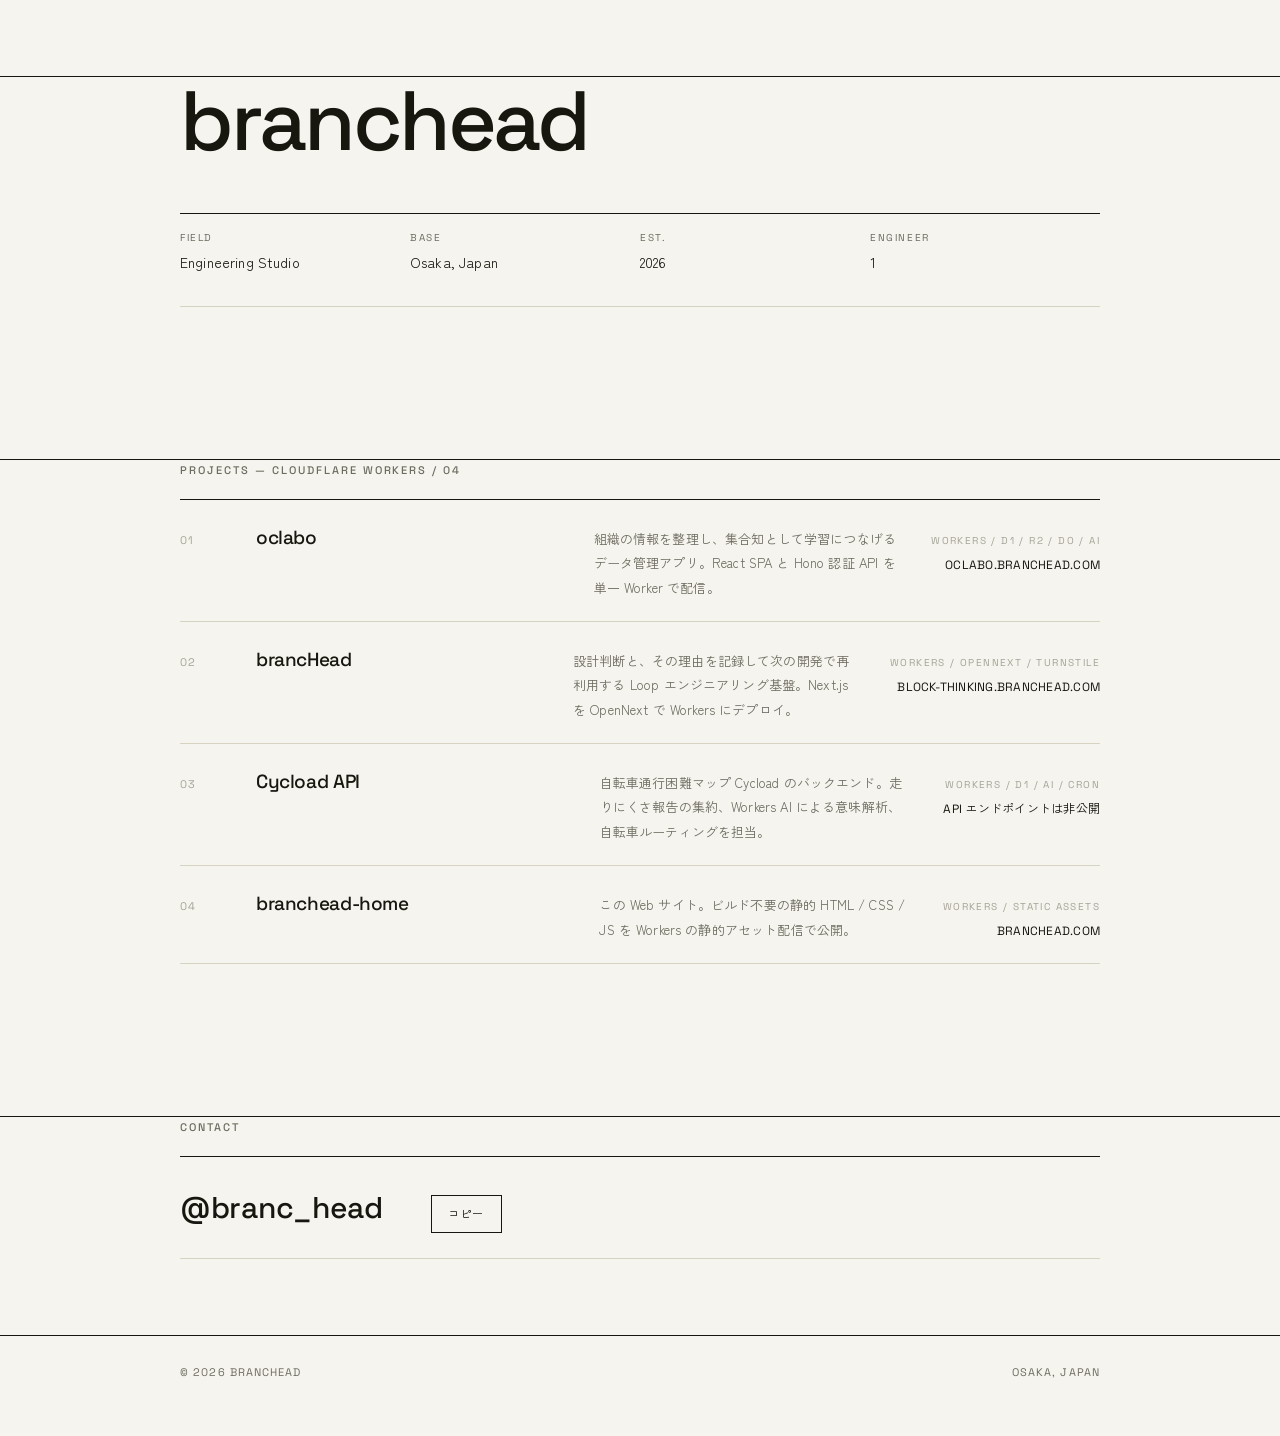
==== index.html @ bd4e6dc3 "Redesign as a minimal monochrome single-page site with line-based layout - Single index page: studio" ====
<!doctype html>
<html lang="ja">
<head>
  <meta charset="utf-8">
  <meta name="viewport" content="width=device-width, initial-scale=1">
  <title>branchead — Engineering Studio / Osaka</title>
  <meta name="description" content="branchead は大阪のひとり会社のエンジニアリングスタジオ。Cloudflare Workers 上で稼働中のプロジェクト4件と、連絡先（X アカウント）を記載した1ページ。">
  <link rel="canonical" href="https://branchead.com/">
  <meta name="theme-color" content="#f5f4ee">
  <meta property="og:type" content="website">
  <meta property="og:site_name" content="branchead">
  <meta property="og:title" content="branchead — Engineering Studio / Osaka">
  <meta property="og:description" content="大阪のひとり会社。Cloudflare Workers 上で稼働中のプロジェクト一覧と連絡先（X）。">
  <meta property="og:url" content="https://branchead.com/">
  <meta property="og:image" content="https://branchead.com/assets/img/og.png">
  <meta property="og:locale" content="ja_JP">
  <meta name="twitter:card" content="summary_large_image">
  <link rel="icon" href="assets/img/favicon.svg" type="image/svg+xml">
  <link rel="apple-touch-icon" href="assets/img/apple-touch-icon.png">
  <link rel="manifest" href="site.webmanifest">
  <link rel="preconnect" href="https://fonts.googleapis.com">
  <link rel="preconnect" href="https://fonts.gstatic.com" crossorigin>
  <link href="https://fonts.googleapis.com/css2?family=Space+Grotesk:wght@400;500;600&family=Zen+Kaku+Gothic+New:wght@400;500;700&display=swap" rel="stylesheet">
  <link rel="stylesheet" href="assets/css/simple.css">
  <script type="application/ld+json">
    {
      "@context": "https://schema.org",
      "@type": "ProfessionalService",
      "name": "branchead",
      "url": "https://branchead.com/",
      "sameAs": "https://x.com/branc_head",
      "areaServed": "Worldwide",
      "address": { "@type": "PostalAddress", "addressLocality": "Osaka", "addressCountry": "JP" }
    }
  </script>
</head>
<body>
  <main id="main">
    <section class="s mast">
      <div class="page">
        <h1 class="mast__name">branchead</h1>
        <dl class="mast__facts">
          <div><dt>Field</dt><dd>Engineering Studio</dd></div>
          <div><dt>Base</dt><dd>Osaka, Japan</dd></div>
          <div><dt>Est.</dt><dd>2026</dd></div>
          <div><dt>Engineer</dt><dd>1</dd></div>
        </dl>
      </div>
    </section>

    <section class="s" aria-labelledby="projects-label">
      <div class="page">
        <p class="label" id="projects-label">Projects — Cloudflare Workers / 04</p>
        <ol class="rows">
          <li>
            <span class="row__num">01</span>
            <span class="row__name">oclabo</span>
            <span class="row__desc">組織の情報を整理し、集合知として学習につなげるデータ管理アプリ。React SPA と Hono 認証 API を単一 Worker で配信。</span>
            <span class="row__meta">Workers / D1 / R2 / DO / AI<a class="row__url" href="https://oclabo.branchead.com">oclabo.branchead.com</a></span>
          </li>
          <li>
            <span class="row__num">02</span>
            <span class="row__name">brancHead</span>
            <span class="row__desc">設計判断と、その理由を記録して次の開発で再利用する Loop エンジニアリング基盤。Next.js を OpenNext で Workers にデプロイ。</span>
            <span class="row__meta">Workers / OpenNext / Turnstile<a class="row__url" href="https://block-thinking.branchead.com">block-thinking.branchead.com</a></span>
          </li>
          <li class="row--static">
            <span class="row__num">03</span>
            <span class="row__name">Cycload API</span>
            <span class="row__desc">自転車通行困難マップ Cycload のバックエンド。走りにくさ報告の集約、Workers AI による意味解析、自転車ルーティングを担当。</span>
            <span class="row__meta">Workers / D1 / AI / Cron<span class="row__url">API エンドポイントは非公開</span></span>
          </li>
          <li>
            <span class="row__num">04</span>
            <span class="row__name">branchead-home</span>
            <span class="row__desc">この Web サイト。ビルド不要の静的 HTML / CSS / JS を Workers の静的アセット配信で公開。</span>
            <span class="row__meta">Workers / Static assets<a class="row__url" href="https://branchead.com">branchead.com</a></span>
          </li>
        </ol>
      </div>
    </section>

    <section class="s" aria-labelledby="contact-label">
      <div class="page">
        <p class="label" id="contact-label">Contact</p>
        <div class="contact__line">
          <a class="contact__mail" href="https://x.com/branc_head">@branc_head</a>
          <button class="copy" type="button" data-copy="@branc_head"><span>コピー</span></button>
        </div>
      </div>
    </section>
  </main>

  <footer class="site-footer">
    <div class="page">
      <span>© 2026 branchead</span>
      <span>Osaka, Japan</span>
    </div>
  </footer>

  <script src="assets/js/main.js" defer></script>
</body>
</html>
---- assets/css/simple.css ----
/* =========================================================
   branchead — minimal line sheet
   罫線・モノクロのみ。角丸・影・色なし。
   ========================================================= */

:root {
  --paper: #f5f4ee;
  --ink: #17170f;
  --ink-mid: #6e6c60;
  --ink-faint: #a6a497;
  --line: #17170f;
  --line-soft: #d7d3c2;
  --gutter: clamp(20px, 4vw, 48px);
  --ease-out: cubic-bezier(.16, 1, .3, 1);
  --font-display: "Space Grotesk", "Zen Kaku Gothic New", sans-serif;
  --font-body: "Zen Kaku Gothic New", "Hiragino Kaku Gothic ProN", "Yu Gothic", sans-serif;
}

*, *::before, *::after { box-sizing: border-box; }

html { scroll-behavior: smooth; }

body {
  margin: 0;
  min-width: 320px;
  background: var(--paper);
  color: var(--ink);
  font-family: var(--font-body);
  font-size: 15px;
  line-height: 1.9;
  letter-spacing: .01em;
  -webkit-font-smoothing: antialiased;
  -moz-osx-font-smoothing: grayscale;
}

::selection { background: var(--ink); color: var(--paper); }

a { color: inherit; text-decoration: none; }
a:hover { text-decoration: underline; text-underline-offset: .18em; }
button { font: inherit; color: inherit; }
ul, ol { margin: 0; padding: 0; list-style: none; }
dl, dd, dt, p, h1, h2 { margin: 0; }
img, svg { display: block; max-width: 100%; }

:focus-visible { outline: 1px solid var(--ink); outline-offset: 3px; }

.visually-hidden {
  position: absolute;
  width: 1px;
  height: 1px;
  margin: -1px;
  padding: 0;
  overflow: hidden;
  clip: rect(0 0 0 0);
  white-space: nowrap;
  border: 0;
}

.page {
  width: min(100% - (var(--gutter) * 2), 920px);
  margin-inline: auto;
}

/* ---------- Sections & rule lines ---------- */

main { display: block; }
main > section { position: relative; }

/* セクション境界に差し込まれる罫線（JS注入）。
   ビューポートに入ると左または右から開く。 */
.streak {
  position: relative;
  z-index: 2;
  display: block;
  width: 100%;
  height: 1px;
  background: var(--line);
  transform: scaleX(0);
  transform-origin: left center;
  transition: transform 1.05s var(--ease-out) .05s;
}
.streak--right { transform-origin: right center; }
.streak.is-in { transform: scaleX(1); }

section.s { padding-block: clamp(40px, 7vw, 76px); }

/* ---------- Labels & headings ---------- */

.label {
  font-family: var(--font-display);
  font-size: 11px;
  font-weight: 500;
  letter-spacing: .18em;
  text-transform: uppercase;
  color: var(--ink-mid);
}

.mast {
  padding-top: clamp(72px, 14vh, 140px);
}
.mast__name {
  font-family: var(--font-display);
  font-size: clamp(44px, 9vw, 84px);
  font-weight: 500;
  letter-spacing: -.04em;
  line-height: 1.05;
}
.mast__facts {
  display: grid;
  grid-template-columns: repeat(auto-fit, minmax(200px, 1fr));
  margin-top: clamp(28px, 5vw, 48px);
  border-top: 1px solid var(--line);
}
.mast__facts > div {
  padding: 14px 16px 30px 0;
  border-bottom: 1px solid var(--line-soft);
}
.mast__facts dt {
  font-family: var(--font-display);
  font-size: 10px;
  letter-spacing: .16em;
  text-transform: uppercase;
  color: var(--ink-mid);
}
.mast__facts dd { margin: 2px 0 0; font-size: 14px; }

/* ---------- Project rows ---------- */

.rows { border-top: 1px solid var(--line); margin-top: 18px; }
.rows > li {
  display: grid;
  grid-template-columns: 44px minmax(0, 1fr) minmax(0, 1fr) auto;
  gap: clamp(14px, 2.5vw, 32px);
  align-items: baseline;
  padding: 20px 0;
  border-bottom: 1px solid var(--line-soft);
}
.row__num {
  font-family: var(--font-display);
  font-size: 11px;
  letter-spacing: .12em;
  color: var(--ink-faint);
}
.row__name {
  font-family: var(--font-display);
  font-size: 19px;
  font-weight: 500;
  letter-spacing: -.02em;
}
.row__desc {
  color: var(--ink-mid);
  font-size: 13px;
}
.row__meta {
  font-family: var(--font-display);
  font-size: 10px;
  letter-spacing: .14em;
  text-transform: uppercase;
  color: var(--ink-faint);
  text-align: right;
}
.rows .row--static .row__url,
.rows .row__url {
  display: block;
  margin-top: 4px;
  font-family: var(--font-display);
  font-size: 12px;
  letter-spacing: .02em;
  color: var(--ink);
  word-break: break-all;
}
.rows a.row__mainlink { display: block; }
.rows .row--static { cursor: default; }

/* ---------- Contact ---------- */

.contact__line {
  display: flex;
  flex-wrap: wrap;
  align-items: baseline;
  gap: 14px clamp(20px, 4vw, 48px);
  margin-top: 18px;
  padding: 22px 0;
  border-top: 1px solid var(--line);
  border-bottom: 1px solid var(--line-soft);
}
.contact__mail {
  font-family: var(--font-display);
  font-size: clamp(20px, 3.5vw, 30px);
  font-weight: 500;
  letter-spacing: -.01em;
}
.copy {
  border: 1px solid var(--line);
  background: transparent;
  padding: 8px 16px;
  font-family: var(--font-display);
  font-size: 11px;
  letter-spacing: .12em;
  text-transform: uppercase;
  cursor: pointer;
  transition: background-color .18s ease;
}
.copy:hover { background: rgba(23, 23, 15, .06); }
.copy.is-copied { background: var(--ink); color: var(--paper); }
.contact__facts {
  display: flex;
  flex-wrap: wrap;
  gap: 10px clamp(24px, 5vw, 64px);
  padding-top: 18px;
  color: var(--ink-mid);
  font-size: 13px;
}
.contact__facts span { display: inline-flex; gap: 10px; }
.contact__facts b {
  font-family: var(--font-display);
  font-size: 10px;
  font-weight: 500;
  letter-spacing: .16em;
  text-transform: uppercase;
  color: var(--ink-faint);
}

/* ---------- Footer ---------- */

.site-footer { position: relative; }
.site-footer .page {
  display: flex;
  flex-wrap: wrap;
  justify-content: space-between;
  gap: 8px 24px;
  padding-block: 26px clamp(36px, 6vh, 64px);
  color: var(--ink-mid);
  font-family: var(--font-display);
  font-size: 11px;
  letter-spacing: .1em;
  text-transform: uppercase;
}

/* ---------- 404 ---------- */

.notfound__head {
  padding-top: clamp(80px, 18vh, 180px);
  padding-bottom: 12px;
  font-family: var(--font-display);
  font-size: clamp(40px, 8vw, 72px);
  font-weight: 500;
  letter-spacing: -.04em;
  line-height: 1.05;
}
.notfound__text { padding-bottom: 28px; color: var(--ink-mid); font-size: 14px; }
.notfound__link {
  font-family: var(--font-display);
  font-size: 13px;
  letter-spacing: .08em;
}

/* ---------- Reduced motion ---------- */

@media (prefers-reduced-motion: reduce) {
  html { scroll-behavior: auto; }
  .streak { transform: none; transition: none; }
}

/* ---------- Mobile ---------- */

@media (max-width: 680px) {
  .rows > li {
    grid-template-columns: 36px minmax(0, 1fr);
    align-items: start;
  }
  .row__desc { grid-column: 2; }
  .row__meta { grid-column: 2; text-align: left; }
  .row__url { grid-column: 2; }
}
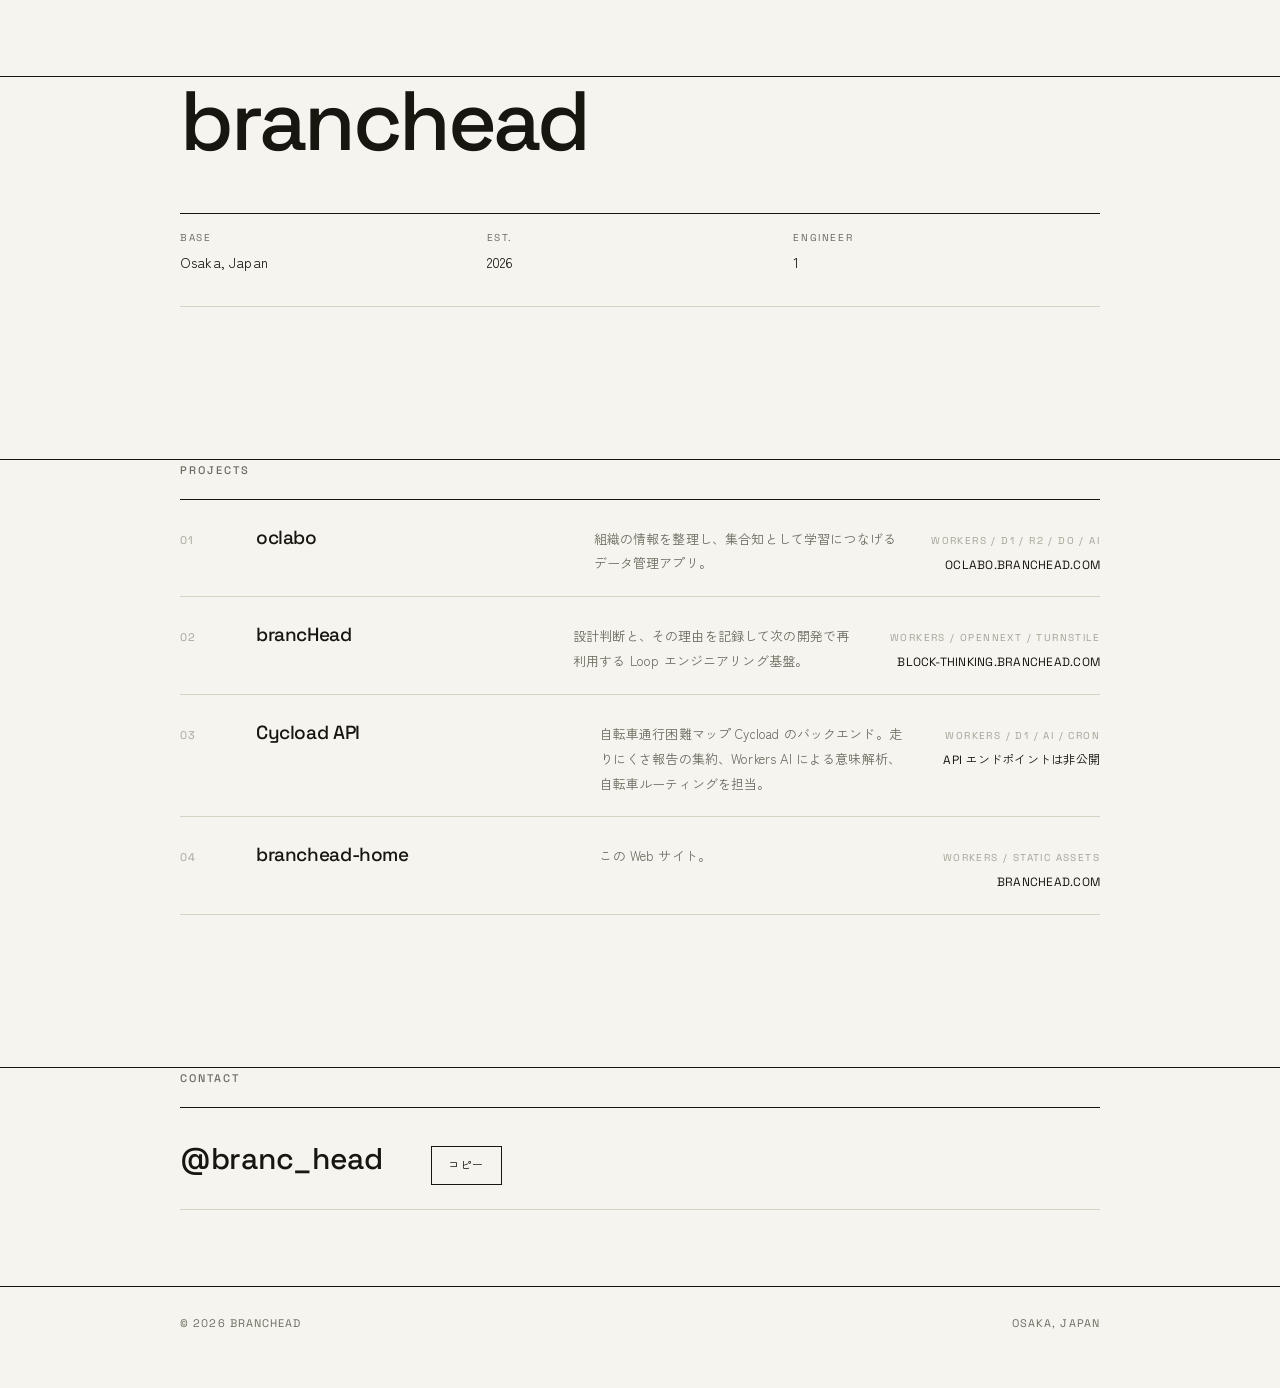
==== commit 646dd4dc: "edit index.html" ====
--- a/index.html
+++ b/index.html
@@ -4,13 +4,13 @@
   <meta charset="utf-8">
   <meta name="viewport" content="width=device-width, initial-scale=1">
   <title>branchead — Engineering Studio / Osaka</title>
-  <meta name="description" content="branchead は大阪のひとり会社のエンジニアリングスタジオ。Cloudflare Workers 上で稼働中のプロジェクト4件と、連絡先（X アカウント）を記載した1ページ。">
+  <meta name="description" content="稼働中のプロジェクト4件と、連絡先（X アカウント）を記載した1ページ。">
   <link rel="canonical" href="https://branchead.com/">
   <meta name="theme-color" content="#f5f4ee">
   <meta property="og:type" content="website">
   <meta property="og:site_name" content="branchead">
   <meta property="og:title" content="branchead — Engineering Studio / Osaka">
-  <meta property="og:description" content="大阪のひとり会社。Cloudflare Workers 上で稼働中のプロジェクト一覧と連絡先（X）。">
+  <meta property="og:description" content="稼働中のプロジェクト一覧と連絡先（X）。">
   <meta property="og:url" content="https://branchead.com/">
   <meta property="og:image" content="https://branchead.com/assets/img/og.png">
   <meta property="og:locale" content="ja_JP">
@@ -40,7 +40,6 @@
       <div class="page">
         <h1 class="mast__name">branchead</h1>
         <dl class="mast__facts">
-          <div><dt>Field</dt><dd>Engineering Studio</dd></div>
           <div><dt>Base</dt><dd>Osaka, Japan</dd></div>
           <div><dt>Est.</dt><dd>2026</dd></div>
           <div><dt>Engineer</dt><dd>1</dd></div>
@@ -50,18 +49,18 @@
 
     <section class="s" aria-labelledby="projects-label">
       <div class="page">
-        <p class="label" id="projects-label">Projects — Cloudflare Workers / 04</p>
+        <p class="label" id="projects-label">Projects</p>
         <ol class="rows">
           <li>
             <span class="row__num">01</span>
             <span class="row__name">oclabo</span>
-            <span class="row__desc">組織の情報を整理し、集合知として学習につなげるデータ管理アプリ。React SPA と Hono 認証 API を単一 Worker で配信。</span>
+            <span class="row__desc">組織の情報を整理し、集合知として学習につなげるデータ管理アプリ。</span>
             <span class="row__meta">Workers / D1 / R2 / DO / AI<a class="row__url" href="https://oclabo.branchead.com">oclabo.branchead.com</a></span>
           </li>
           <li>
             <span class="row__num">02</span>
             <span class="row__name">brancHead</span>
-            <span class="row__desc">設計判断と、その理由を記録して次の開発で再利用する Loop エンジニアリング基盤。Next.js を OpenNext で Workers にデプロイ。</span>
+            <span class="row__desc">設計判断と、その理由を記録して次の開発で再利用する Loop エンジニアリング基盤。</span>
             <span class="row__meta">Workers / OpenNext / Turnstile<a class="row__url" href="https://block-thinking.branchead.com">block-thinking.branchead.com</a></span>
           </li>
           <li class="row--static">
@@ -73,7 +72,7 @@
           <li>
             <span class="row__num">04</span>
             <span class="row__name">branchead-home</span>
-            <span class="row__desc">この Web サイト。ビルド不要の静的 HTML / CSS / JS を Workers の静的アセット配信で公開。</span>
+            <span class="row__desc">この Web サイト。</span>
             <span class="row__meta">Workers / Static assets<a class="row__url" href="https://branchead.com">branchead.com</a></span>
           </li>
         </ol>
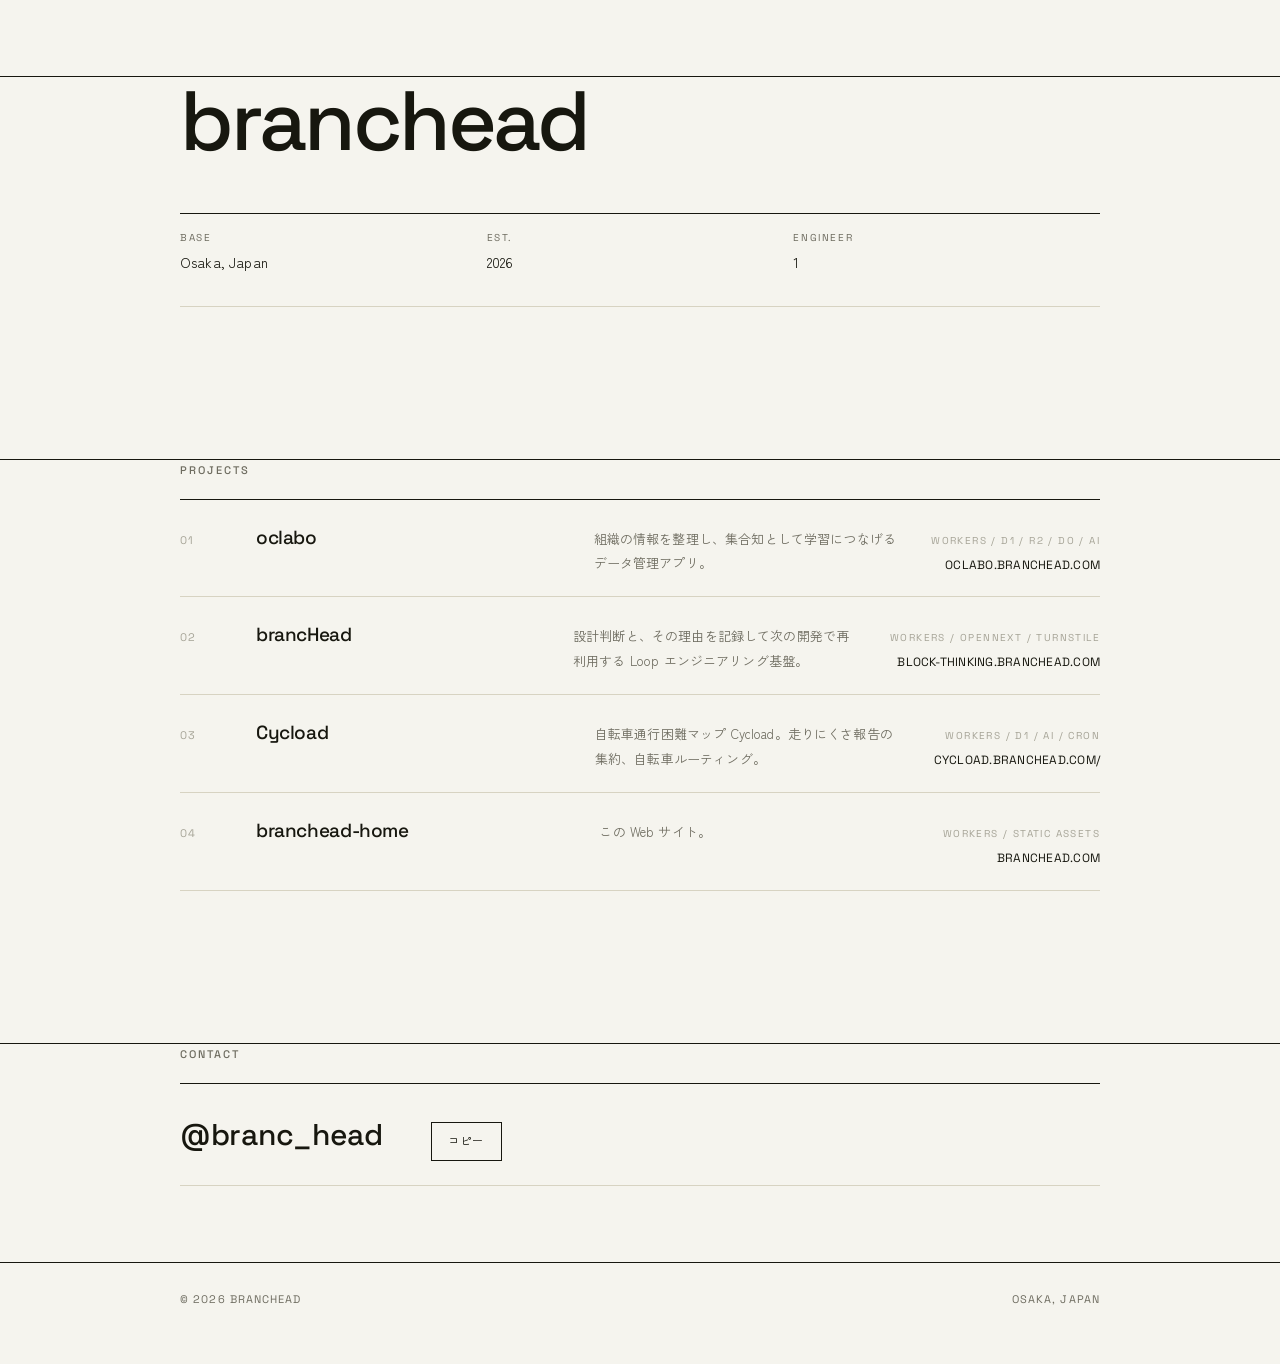
==== commit d73677d5: "add cycload" ====
--- a/index.html
+++ b/index.html
@@ -15,6 +15,7 @@
   <meta property="og:image" content="https://branchead.com/assets/img/og.png">
   <meta property="og:locale" content="ja_JP">
   <meta name="twitter:card" content="summary_large_image">
+
   <link rel="icon" href="assets/img/favicon.svg" type="image/svg+xml">
   <link rel="apple-touch-icon" href="assets/img/apple-touch-icon.png">
   <link rel="manifest" href="site.webmanifest">
@@ -65,9 +66,9 @@
           </li>
           <li class="row--static">
             <span class="row__num">03</span>
-            <span class="row__name">Cycload API</span>
-            <span class="row__desc">自転車通行困難マップ Cycload のバックエンド。走りにくさ報告の集約、Workers AI による意味解析、自転車ルーティングを担当。</span>
-            <span class="row__meta">Workers / D1 / AI / Cron<span class="row__url">API エンドポイントは非公開</span></span>
+            <span class="row__name">Cycload</span>
+            <span class="row__desc">自転車通行困難マップ Cycload。走りにくさ報告の集約、自転車ルーティング。</span>
+            <span class="row__meta">Workers / D1 / AI / Cron<span class="row__url" href="https://cycload.branchead.com">cycload.branchead.com/</span></span>
           </li>
           <li>
             <span class="row__num">04</span>
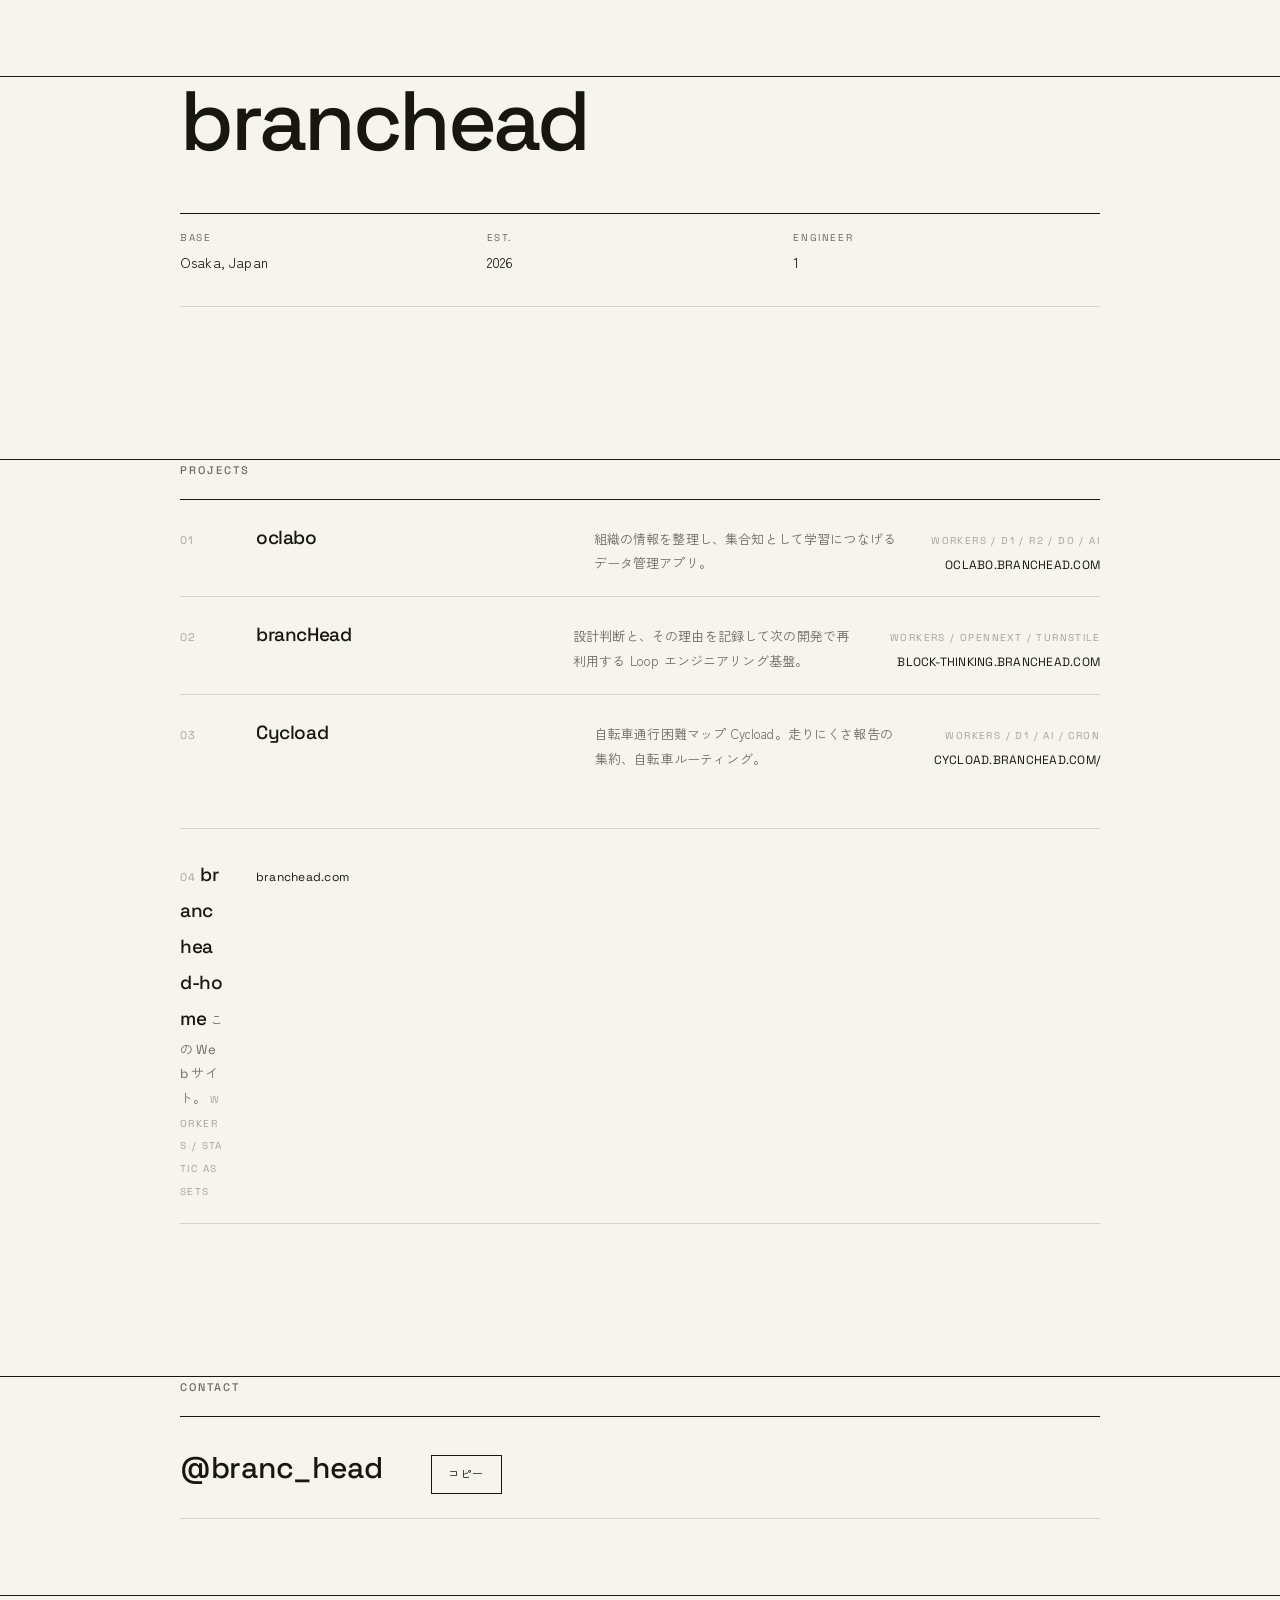
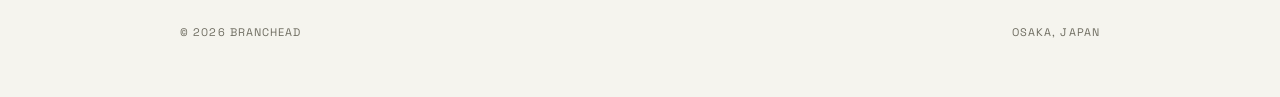
==== commit c570d892: "add cycload" ====
--- a/index.html
+++ b/index.html
@@ -68,7 +68,7 @@
             <span class="row__num">03</span>
             <span class="row__name">Cycload</span>
             <span class="row__desc">自転車通行困難マップ Cycload。走りにくさ報告の集約、自転車ルーティング。</span>
-            <span class="row__meta">Workers / D1 / AI / Cron<span class="row__url" href="https://cycload.branchead.com">cycload.branchead.com/</span></span>
+            <span class="row__meta">Workers / D1 / AI / Cron<a class="row__url" href="https://cycload.branchead.com">cycload.branchead.com/</span></span>
           </li>
           <li>
             <span class="row__num">04</span>
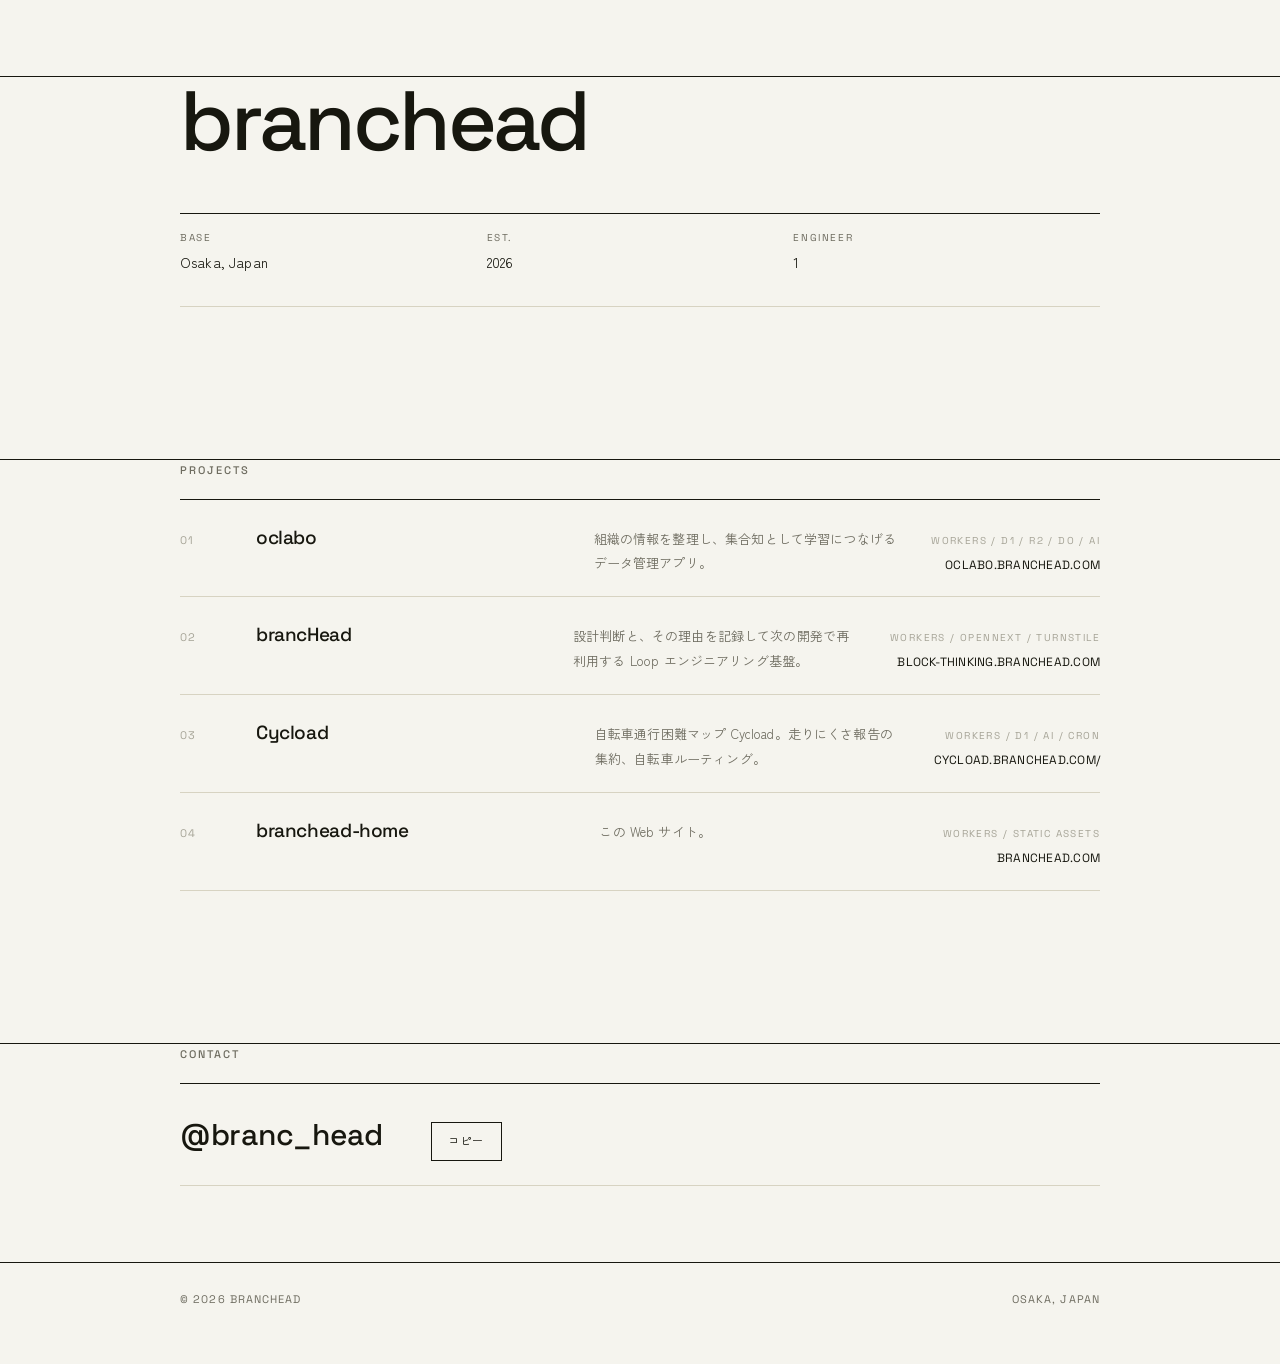
==== commit a2b142c7: "add cycload" ====
--- a/index.html
+++ b/index.html
@@ -68,7 +68,7 @@
             <span class="row__num">03</span>
             <span class="row__name">Cycload</span>
             <span class="row__desc">自転車通行困難マップ Cycload。走りにくさ報告の集約、自転車ルーティング。</span>
-            <span class="row__meta">Workers / D1 / AI / Cron<a class="row__url" href="https://cycload.branchead.com">cycload.branchead.com/</span></span>
+            <span class="row__meta">Workers / D1 / AI / Cron<a class="row__url" href="https://cycload.branchead.com">cycload.branchead.com/</a></span>
           </li>
           <li>
             <span class="row__num">04</span>
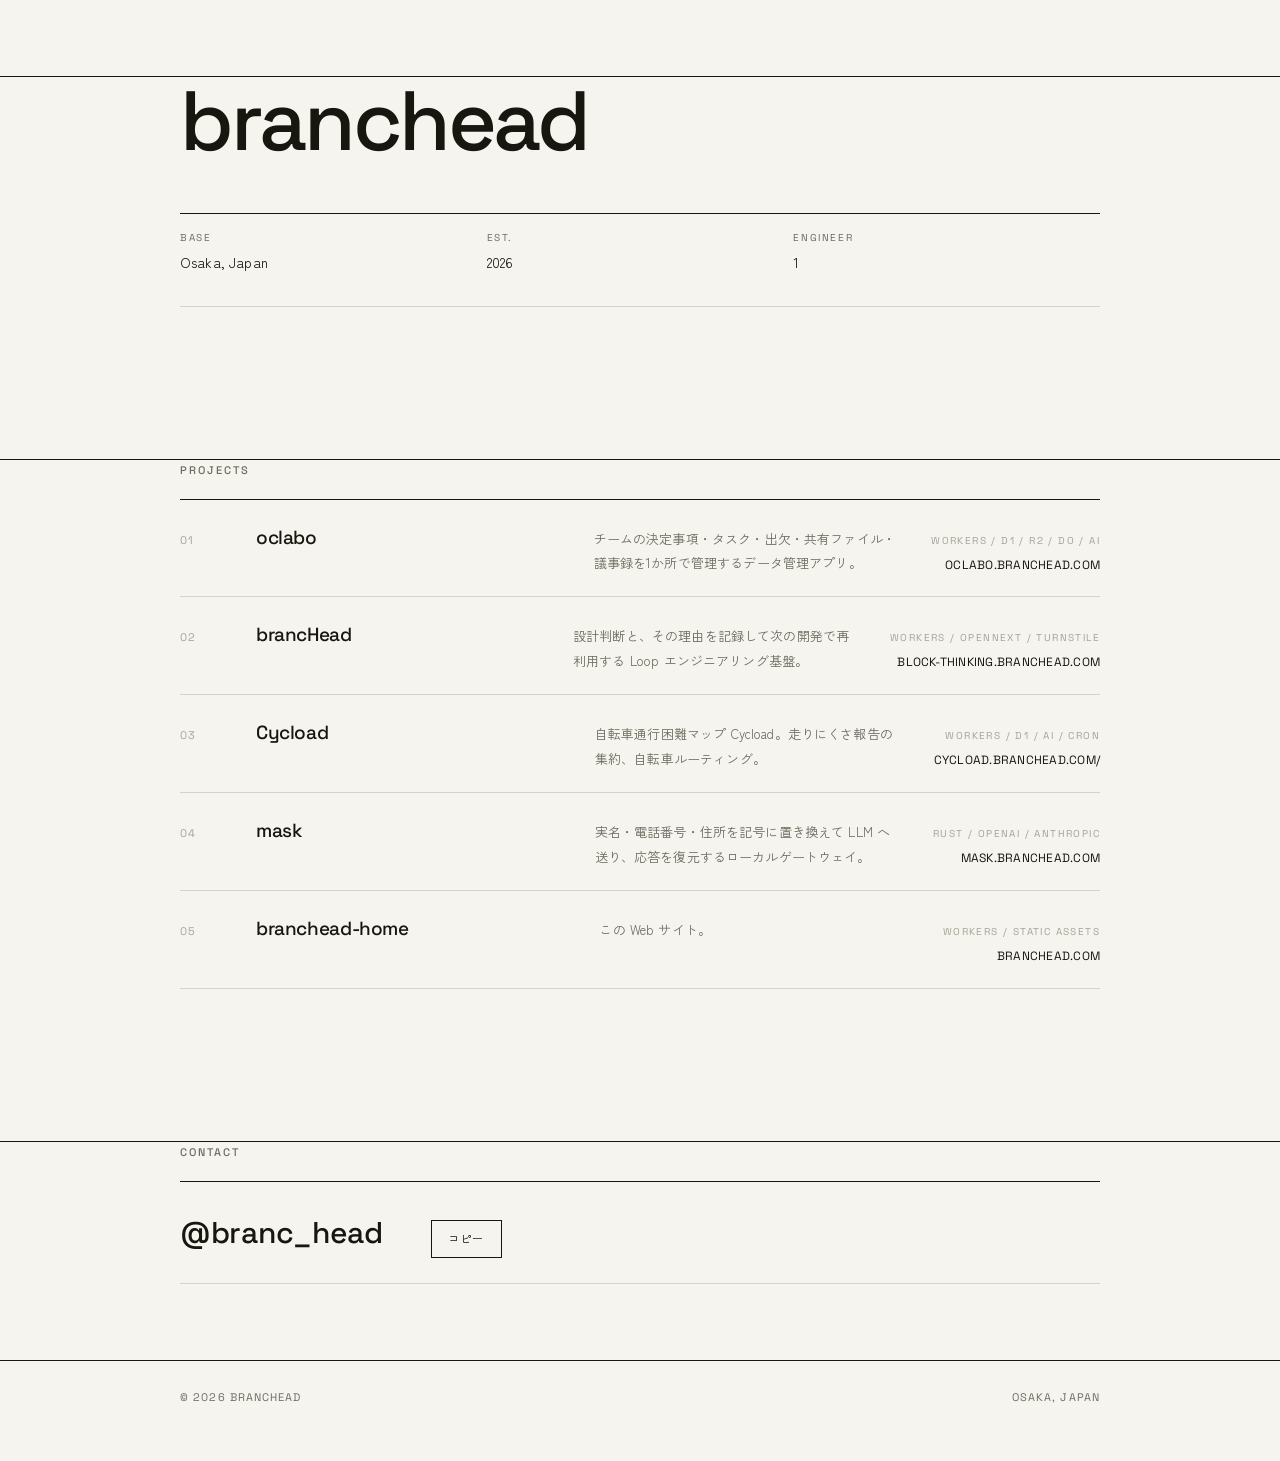
==== commit 4b3a1612: "Add mask to projects and update oclabo description Generated by Mistral Vibe. Co-Authored-By: Mistra" ====
--- a/index.html
+++ b/index.html
@@ -4,7 +4,7 @@
   <meta charset="utf-8">
   <meta name="viewport" content="width=device-width, initial-scale=1">
   <title>branchead — Engineering Studio / Osaka</title>
-  <meta name="description" content="稼働中のプロジェクト4件と、連絡先（X アカウント）を記載した1ページ。">
+  <meta name="description" content="稼働中のプロジェクト5件と、連絡先（X アカウント）を記載した1ページ。">
   <link rel="canonical" href="https://branchead.com/">
   <meta name="theme-color" content="#f5f4ee">
   <meta property="og:type" content="website">
@@ -55,7 +55,7 @@
           <li>
             <span class="row__num">01</span>
             <span class="row__name">oclabo</span>
-            <span class="row__desc">組織の情報を整理し、集合知として学習につなげるデータ管理アプリ。</span>
+            <span class="row__desc">チームの決定事項・タスク・出欠・共有ファイル・議事録を1か所で管理するデータ管理アプリ。</span>
             <span class="row__meta">Workers / D1 / R2 / DO / AI<a class="row__url" href="https://oclabo.branchead.com">oclabo.branchead.com</a></span>
           </li>
           <li>
@@ -72,6 +72,12 @@
           </li>
           <li>
             <span class="row__num">04</span>
+            <span class="row__name">mask</span>
+            <span class="row__desc">実名・電話番号・住所を記号に置き換えて LLM へ送り、応答を復元するローカルゲートウェイ。</span>
+            <span class="row__meta">Rust / OpenAI / Anthropic<a class="row__url" href="https://mask.branchead.com">mask.branchead.com</a></span>
+          </li>
+          <li>
+            <span class="row__num">05</span>
             <span class="row__name">branchead-home</span>
             <span class="row__desc">この Web サイト。</span>
             <span class="row__meta">Workers / Static assets<a class="row__url" href="https://branchead.com">branchead.com</a></span>
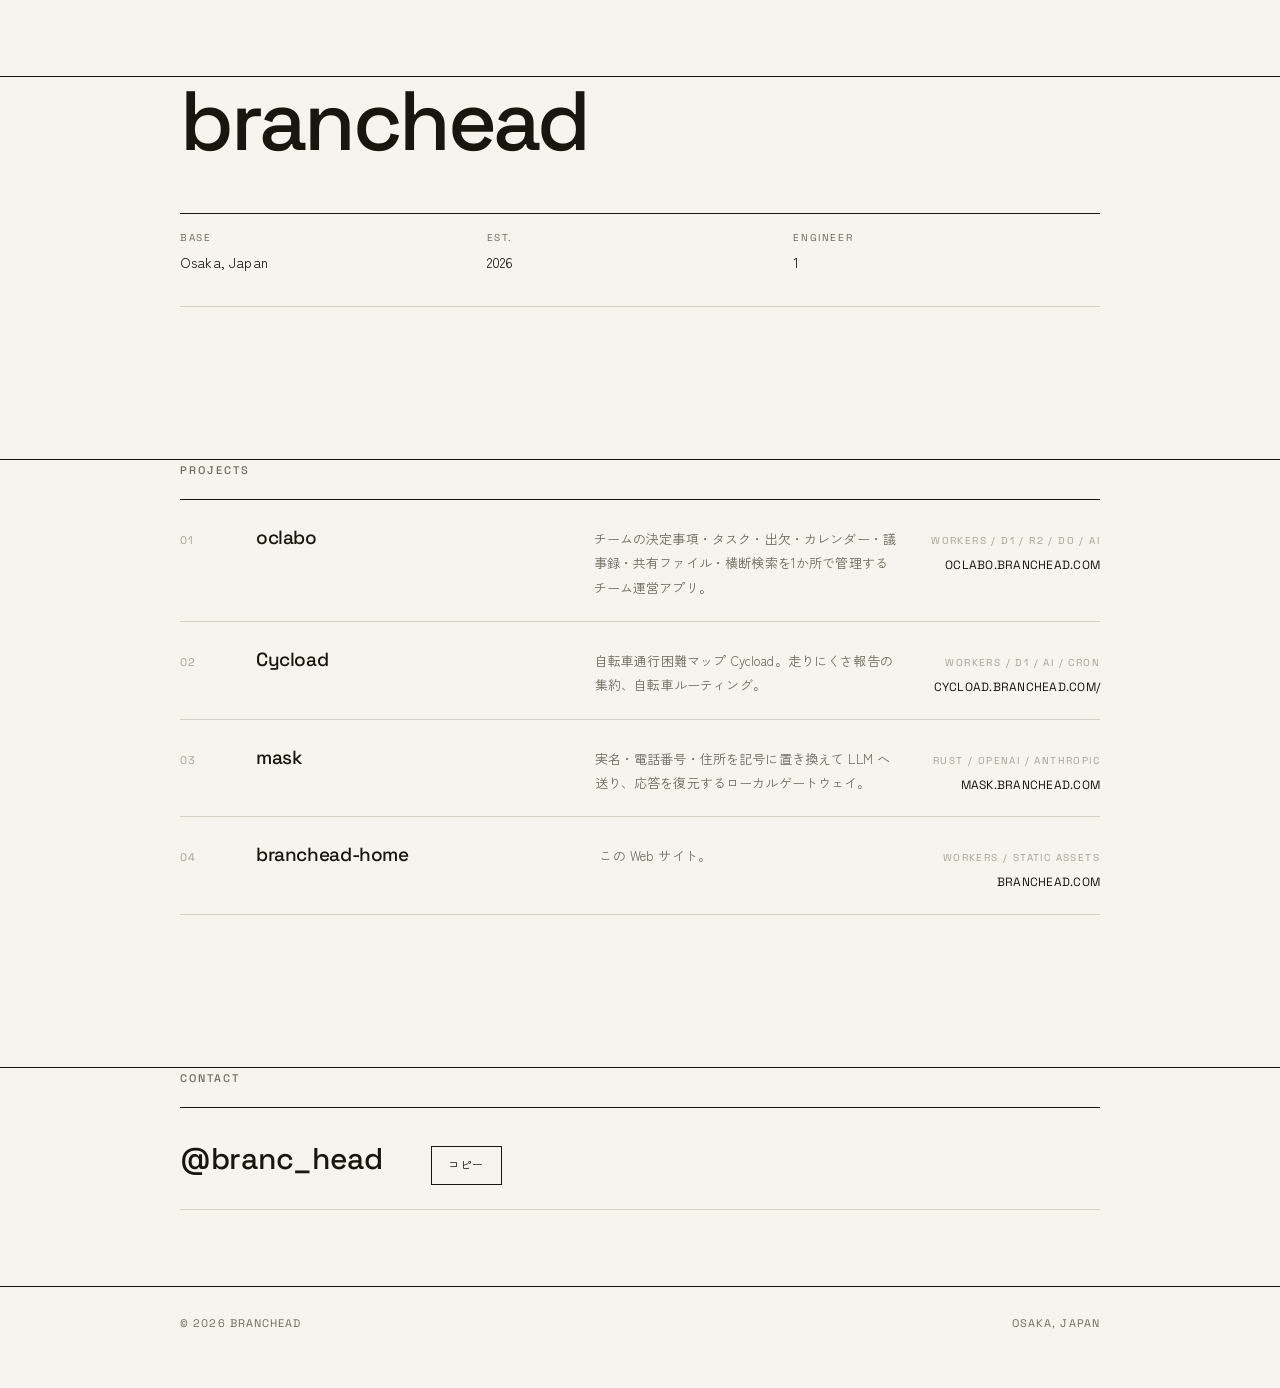
==== commit 108331bd: "Remove brancHead from catalog and retune oclabo description - Delete the brancHead row (02) and its " ====
--- a/index.html
+++ b/index.html
@@ -4,7 +4,7 @@
   <meta charset="utf-8">
   <meta name="viewport" content="width=device-width, initial-scale=1">
   <title>branchead — Engineering Studio / Osaka</title>
-  <meta name="description" content="稼働中のプロジェクト5件と、連絡先（X アカウント）を記載した1ページ。">
+  <meta name="description" content="稼働中のプロジェクト4件と、連絡先（X アカウント）を記載した1ページ。">
   <link rel="canonical" href="https://branchead.com/">
   <meta name="theme-color" content="#f5f4ee">
   <meta property="og:type" content="website">
@@ -55,29 +55,23 @@
           <li>
             <span class="row__num">01</span>
             <span class="row__name">oclabo</span>
-            <span class="row__desc">チームの決定事項・タスク・出欠・共有ファイル・議事録を1か所で管理するデータ管理アプリ。</span>
+            <span class="row__desc">チームの決定事項・タスク・出欠・カレンダー・議事録・共有ファイル・横断検索を1か所で管理するチーム運営アプリ。</span>
             <span class="row__meta">Workers / D1 / R2 / DO / AI<a class="row__url" href="https://oclabo.branchead.com">oclabo.branchead.com</a></span>
           </li>
-          <li>
+          <li class="row--static">
             <span class="row__num">02</span>
-            <span class="row__name">brancHead</span>
-            <span class="row__desc">設計判断と、その理由を記録して次の開発で再利用する Loop エンジニアリング基盤。</span>
-            <span class="row__meta">Workers / OpenNext / Turnstile<a class="row__url" href="https://block-thinking.branchead.com">block-thinking.branchead.com</a></span>
-          </li>
-          <li class="row--static">
-            <span class="row__num">03</span>
             <span class="row__name">Cycload</span>
             <span class="row__desc">自転車通行困難マップ Cycload。走りにくさ報告の集約、自転車ルーティング。</span>
             <span class="row__meta">Workers / D1 / AI / Cron<a class="row__url" href="https://cycload.branchead.com">cycload.branchead.com/</a></span>
           </li>
           <li>
-            <span class="row__num">04</span>
+            <span class="row__num">03</span>
             <span class="row__name">mask</span>
             <span class="row__desc">実名・電話番号・住所を記号に置き換えて LLM へ送り、応答を復元するローカルゲートウェイ。</span>
             <span class="row__meta">Rust / OpenAI / Anthropic<a class="row__url" href="https://mask.branchead.com">mask.branchead.com</a></span>
           </li>
           <li>
-            <span class="row__num">05</span>
+            <span class="row__num">04</span>
             <span class="row__name">branchead-home</span>
             <span class="row__desc">この Web サイト。</span>
             <span class="row__meta">Workers / Static assets<a class="row__url" href="https://branchead.com">branchead.com</a></span>
